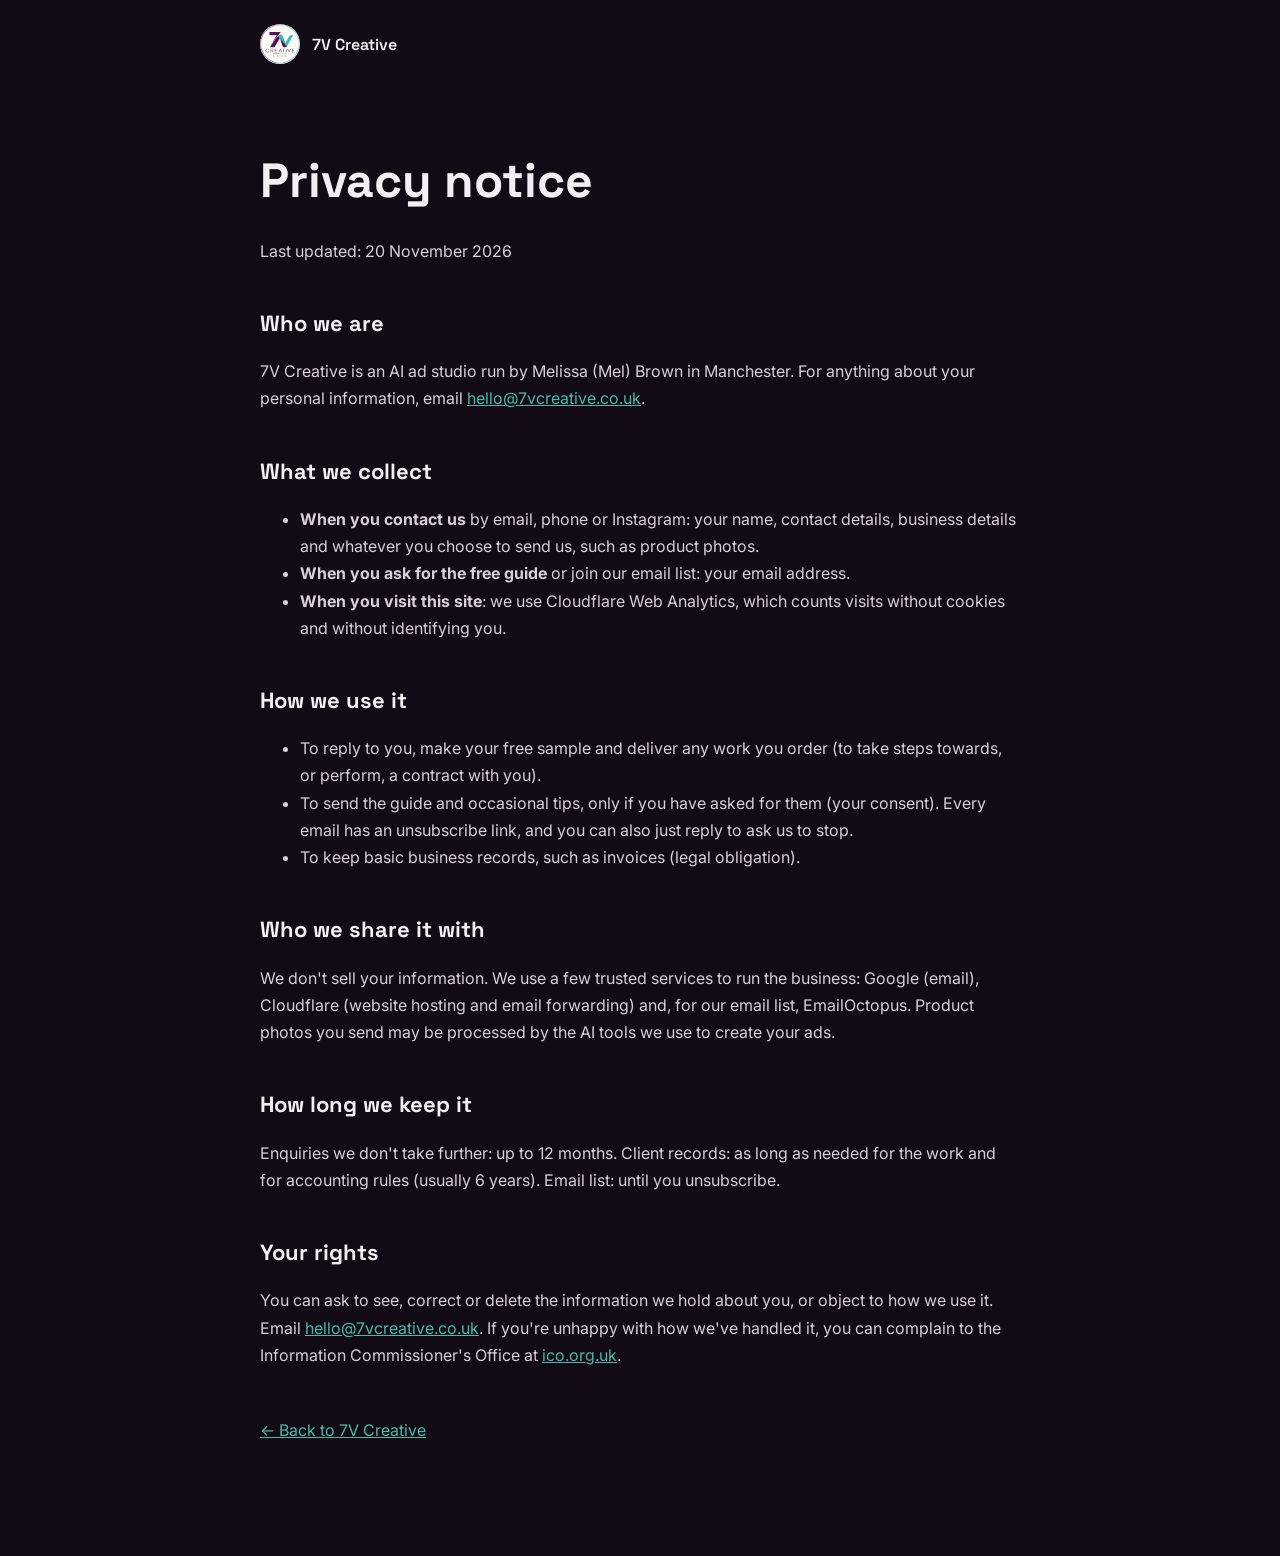
==== privacy.html @ 7454e586 "Launch 7V Creative one-page site Dark Studio design with portfolio videos, pricing (free sample, Sta" ====
<!doctype html>
<html lang="en-GB">
<head>
<meta charset="utf-8">
<meta name="viewport" content="width=device-width, initial-scale=1">
<title>Privacy notice | 7V Creative</title>
<meta name="description" content="How 7V Creative uses your personal information.">
<link rel="icon" type="image/png" href="assets/favicon.png">
<link rel="preconnect" href="https://fonts.googleapis.com">
<link rel="preconnect" href="https://fonts.gstatic.com" crossorigin>
<link href="https://fonts.googleapis.com/css2?family=Space+Grotesk:wght@600;700&amp;family=Inter:wght@400;500;600&amp;display=swap" rel="stylesheet">
<link rel="stylesheet" href="assets/site.css">
<style>
main{max-width:760px;margin:0 auto;padding:0 24px 96px;color:#f4eef5;font-family:Inter,system-ui,sans-serif;line-height:1.7}
h1,h2{font-family:'Space Grotesk',sans-serif}
h1{font-size:clamp(32px,5vw,48px);margin:48px 0 8px}
h2{font-size:22px;margin:40px 0 8px}
p,li{color:#d9cfdb}
header{max-width:760px;margin:0 auto;padding:24px}
header a{display:inline-flex;align-items:center;gap:12px;color:#f4eef5;text-decoration:none;font-family:'Space Grotesk',sans-serif;font-weight:600}
header img{width:40px;height:40px;border-radius:50%}
</style>
</head>
<body>
<header><a href="/"><img src="assets/logo.png" alt="">7V Creative</a></header>
<main>
<h1>Privacy notice</h1>
<p>Last updated: 20 November 2026</p>

<h2>Who we are</h2>
<p>7V Creative is an AI ad studio run by Melissa (Mel) Brown in Manchester. For anything about your personal information, email <a href="mailto:hello@7vcreative.co.uk">hello@7vcreative.co.uk</a>.</p>

<h2>What we collect</h2>
<ul>
<li><strong>When you contact us</strong> by email, phone or Instagram: your name, contact details, business details and whatever you choose to send us, such as product photos.</li>
<li><strong>When you ask for the free guide</strong> or join our email list: your email address.</li>
<li><strong>When you visit this site</strong>: we use Cloudflare Web Analytics, which counts visits without cookies and without identifying you.</li>
</ul>

<h2>How we use it</h2>
<ul>
<li>To reply to you, make your free sample and deliver any work you order (to take steps towards, or perform, a contract with you).</li>
<li>To send the guide and occasional tips, only if you have asked for them (your consent). Every email has an unsubscribe link, and you can also just reply to ask us to stop.</li>
<li>To keep basic business records, such as invoices (legal obligation).</li>
</ul>

<h2>Who we share it with</h2>
<p>We don't sell your information. We use a few trusted services to run the business: Google (email), Cloudflare (website hosting and email forwarding) and, for our email list, EmailOctopus. Product photos you send may be processed by the AI tools we use to create your ads.</p>

<h2>How long we keep it</h2>
<p>Enquiries we don't take further: up to 12 months. Client records: as long as needed for the work and for accounting rules (usually 6 years). Email list: until you unsubscribe.</p>

<h2>Your rights</h2>
<p>You can ask to see, correct or delete the information we hold about you, or object to how we use it. Email <a href="mailto:hello@7vcreative.co.uk">hello@7vcreative.co.uk</a>. If you're unhappy with how we've handled it, you can complain to the Information Commissioner's Office at <a href="https://ico.org.uk" rel="noopener">ico.org.uk</a>.</p>

<p style="margin-top:48px"><a href="/">← Back to 7V Creative</a></p>
</main>
</body>
</html>
---- assets/site.css ----
body{margin:0;background:#120a14}
a{color:#49baab}a:hover{color:#7fd6cb}
html{scroll-behavior:smooth}
img,video{max-width:100%}
@media (prefers-reduced-motion: reduce){html{scroll-behavior:auto}}
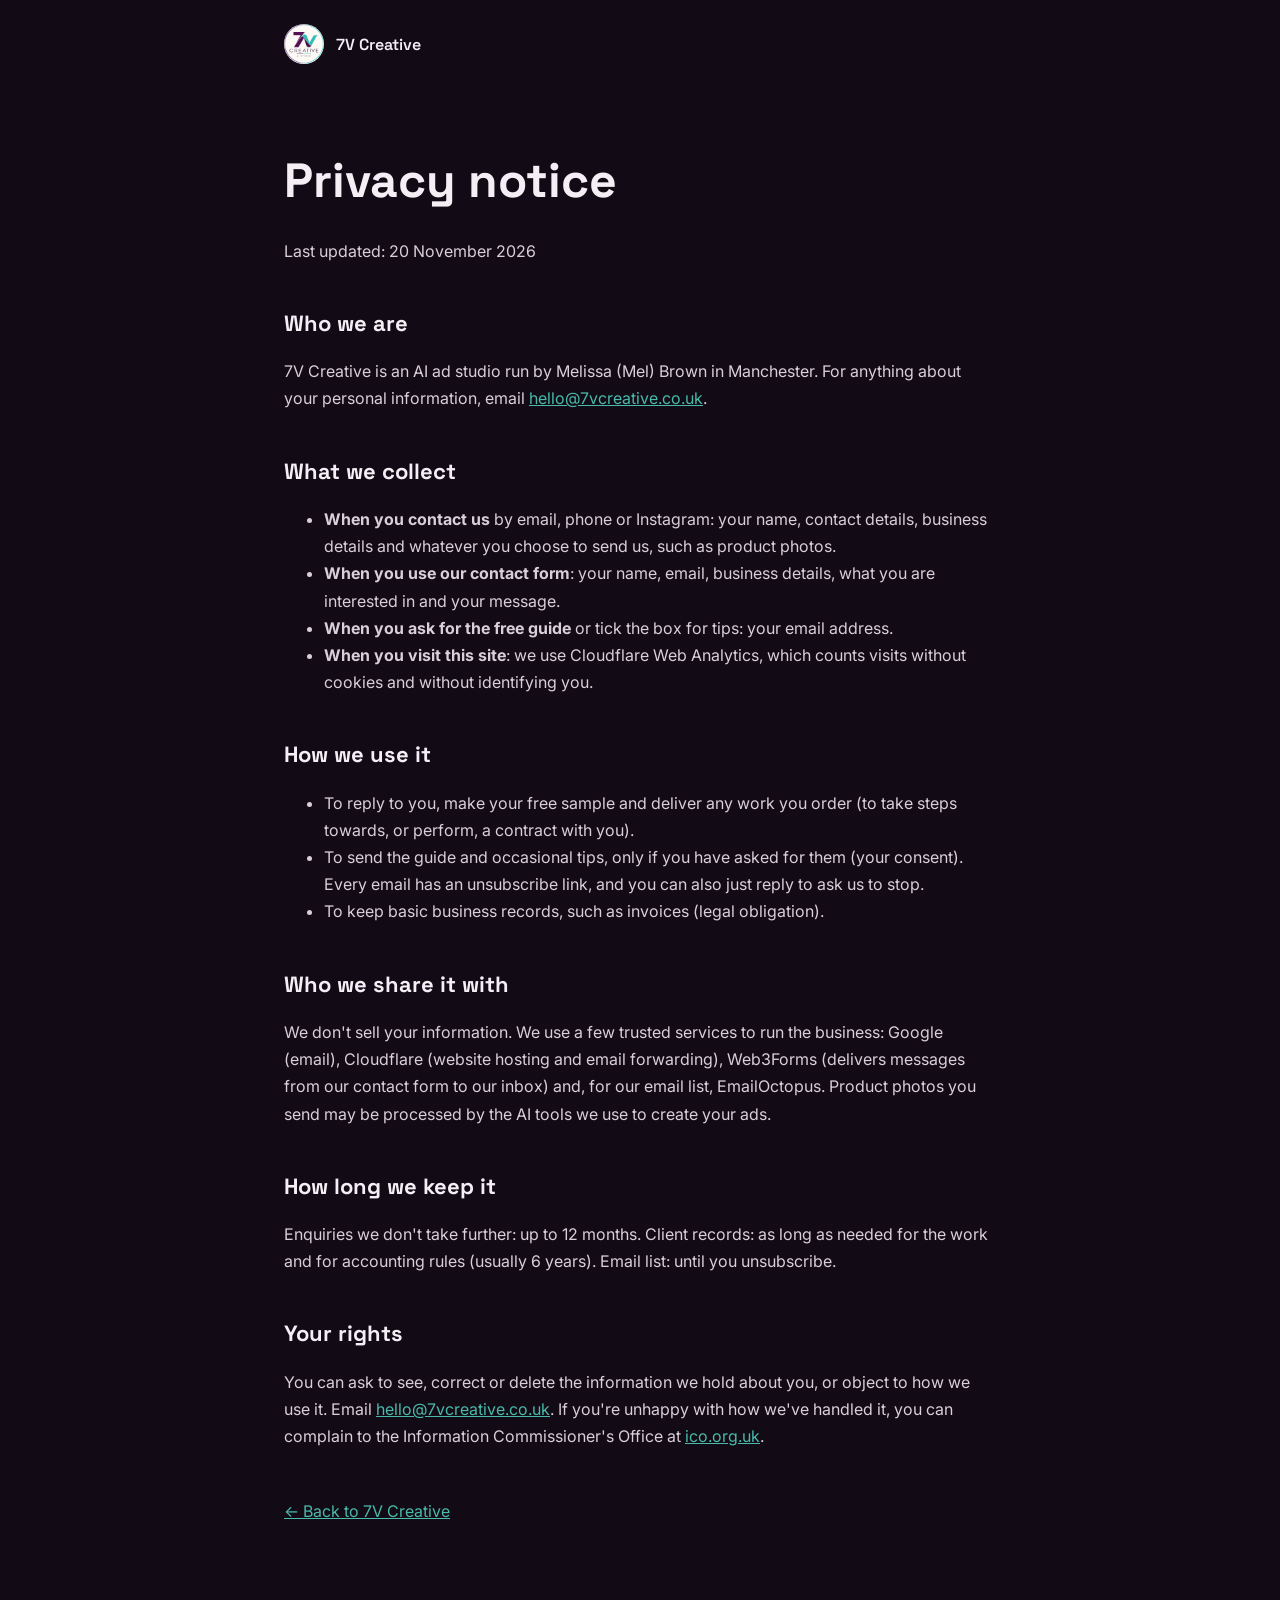
==== commit 58281ba8: "Bigger logo, video sound toggles, concepts carousel, enquiry form - Videos keep their audio; tap 'So" ====
--- a/privacy.html
+++ b/privacy.html
@@ -33,7 +33,8 @@
 <h2>What we collect</h2>
 <ul>
 <li><strong>When you contact us</strong> by email, phone or Instagram: your name, contact details, business details and whatever you choose to send us, such as product photos.</li>
-<li><strong>When you ask for the free guide</strong> or join our email list: your email address.</li>
+<li><strong>When you use our contact form</strong>: your name, email, business details, what you are interested in and your message.</li>
+<li><strong>When you ask for the free guide</strong> or tick the box for tips: your email address.</li>
 <li><strong>When you visit this site</strong>: we use Cloudflare Web Analytics, which counts visits without cookies and without identifying you.</li>
 </ul>
 
@@ -45,7 +46,7 @@
 </ul>
 
 <h2>Who we share it with</h2>
-<p>We don't sell your information. We use a few trusted services to run the business: Google (email), Cloudflare (website hosting and email forwarding) and, for our email list, EmailOctopus. Product photos you send may be processed by the AI tools we use to create your ads.</p>
+<p>We don't sell your information. We use a few trusted services to run the business: Google (email), Cloudflare (website hosting and email forwarding), Web3Forms (delivers messages from our contact form to our inbox) and, for our email list, EmailOctopus. Product photos you send may be processed by the AI tools we use to create your ads.</p>
 
 <h2>How long we keep it</h2>
 <p>Enquiries we don't take further: up to 12 months. Client records: as long as needed for the work and for accounting rules (usually 6 years). Email list: until you unsubscribe.</p>
--- a/assets/site.css
+++ b/assets/site.css
@@ -1,5 +1,129 @@
-body{margin:0;background:#120a14}
-a{color:#49baab}a:hover{color:#7fd6cb}
+:root{
+  --bg:#120a14; --panel:#1e1220; --line:#2a1e2d; --line2:#3a2640; --line3:#4a3550;
+  --text:#f4eef5; --muted:#b9a9bd; --soft:#d9cfdb;
+  --plum:#56255f; --plum-soft:#f0dff3; --teal:#49baab; --teal-light:#7fd6cb;
+  --head:'Space Grotesk',system-ui,sans-serif; --body:Inter,system-ui,sans-serif;
+}
+*{box-sizing:border-box}
 html{scroll-behavior:smooth}
-img,video{max-width:100%}
-@media (prefers-reduced-motion: reduce){html{scroll-behavior:auto}}
+@media (prefers-reduced-motion:reduce){html{scroll-behavior:auto}}
+body{margin:0;background:var(--bg);color:var(--text);font-family:var(--body)}
+img,video{max-width:100%;display:block}
+a{color:var(--teal)}a:hover{color:var(--teal-light)}
+.wrap{max-width:1240px;margin:0 auto;padding:0 24px}
+h1,h2,h3{font-family:var(--head)}
+.sr-only{position:absolute;width:1px;height:1px;overflow:hidden;clip:rect(0 0 0 0);white-space:nowrap}
+
+/* buttons */
+.btn{display:inline-block;border-radius:999px;font-weight:600;text-decoration:none;padding:14px 24px;font-size:15px;font-family:var(--body);border:0;cursor:pointer}
+.btn-teal{background:var(--teal);color:var(--bg)}.btn-teal:hover{background:var(--teal-light);color:var(--bg)}
+.btn-ghost{border:1px solid var(--line3);color:var(--text);background:transparent}.btn-ghost:hover{border-color:var(--teal);color:var(--text)}
+.btn-white{background:#fff;color:var(--plum)}.btn-white:hover{background:var(--plum-soft);color:var(--plum)}
+.btn-lg{padding:16px 28px;font-size:16px}
+
+/* header */
+.site-head{display:flex;flex-wrap:wrap;align-items:center;justify-content:space-between;gap:16px;padding:20px 0}
+.brand{display:flex;align-items:center;gap:14px;text-decoration:none;color:var(--text)}
+.brand img{width:76px;height:76px;border-radius:50%}
+.brand span{font-family:var(--head);font-weight:600;font-size:20px;letter-spacing:.02em}
+.site-head nav{display:flex;flex-wrap:wrap;align-items:center;gap:28px;font-size:15px}
+.site-head nav a:not(.btn){color:var(--soft);text-decoration:none}
+.site-head nav a:not(.btn):hover{color:var(--text)}
+
+/* hero */
+.hero{display:flex;flex-wrap:wrap;gap:56px;align-items:center;padding:72px 0 104px}
+.hero-copy{flex:1 1 520px;min-width:0}
+.eyebrow{margin:0 0 20px;font-size:13px;font-weight:600;letter-spacing:.18em;text-transform:uppercase;color:var(--teal)}
+.hero h1{margin:0;font-weight:700;font-size:clamp(44px,6vw,84px);line-height:1.02;letter-spacing:-.02em}
+.lede{margin:28px 0 0;font-size:19px;line-height:1.6;color:var(--muted);max-width:560px}
+.actions{display:flex;flex-wrap:wrap;gap:14px;margin-top:40px}
+.hero-media{flex:1 1 440px;min-width:0;display:grid;grid-template-columns:repeat(2,minmax(0,1fr));gap:16px}
+.hero-media .stack{display:flex;flex-direction:column;gap:16px}
+
+/* media tiles */
+.media{position:relative;border-radius:20px;overflow:hidden;background:var(--panel)}
+.media img,.media video{width:100%;height:100%;object-fit:cover}
+.r-916{aspect-ratio:9/16}.r-11{aspect-ratio:1/1}.grow{flex:1;min-height:200px}
+.sound{position:absolute;right:12px;bottom:12px;display:flex;align-items:center;gap:8px;min-height:44px;padding:0 14px;border:0;border-radius:999px;background:rgba(18,10,20,.72);color:#fff;font:600 13px var(--body);cursor:pointer;backdrop-filter:blur(6px)}
+.sound:hover{background:rgba(18,10,20,.9)}
+.sound svg{width:18px;height:18px}
+.sound .on{display:none}.sound[aria-pressed="true"] .on{display:block}.sound[aria-pressed="true"] .off{display:none}
+
+/* sectors */
+.sectors{display:flex;flex-wrap:wrap;gap:12px 32px;padding:24px 0;border-top:1px solid var(--line);border-bottom:1px solid var(--line);font-family:var(--head);font-size:18px;color:var(--muted)}
+
+/* sections */
+.section{padding:88px 0;border-top:1px solid var(--line)}
+.section.first{border-top:0}
+.section h2{margin:0;font-size:clamp(32px,4vw,52px);font-weight:700;letter-spacing:-.01em}
+.sec-head{display:flex;flex-wrap:wrap;justify-content:space-between;align-items:flex-end;gap:16px;margin-bottom:36px}
+.note{margin:0;color:var(--muted);font-size:15px}
+
+/* carousel */
+.car-controls{display:flex;gap:10px}
+.car-btn{width:48px;height:48px;border-radius:50%;border:1px solid var(--line3);background:transparent;color:var(--text);display:flex;align-items:center;justify-content:center;cursor:pointer}
+.car-btn:hover{border-color:var(--teal)}
+.car-btn:disabled{opacity:.35;cursor:default}
+.car-btn svg{width:20px;height:20px}
+.carousel{display:flex;gap:20px;overflow-x:auto;scroll-snap-type:x mandatory;scroll-behavior:smooth;padding:0 0 16px;margin:0;list-style:none;scrollbar-width:thin;scrollbar-color:var(--line3) transparent}
+.carousel li{flex:0 0 clamp(220px,24%,290px);scroll-snap-align:start}
+.carousel figure{margin:0}
+.carousel figcaption{margin-top:14px}
+.carousel figcaption strong{font-family:var(--head);font-size:18px}
+.carousel figcaption span{display:block;color:var(--muted);font-size:14px;margin-top:4px}
+@media (max-width:640px){.carousel li{flex-basis:68%}}
+
+/* how */
+.grid3{display:grid;grid-template-columns:repeat(auto-fit,minmax(260px,1fr));gap:20px}
+.card{background:var(--panel);border-radius:20px;padding:32px}
+.card .num{font-family:var(--head);font-size:40px;font-weight:700;color:var(--teal)}
+.card h3{margin:16px 0 8px;font-size:20px}
+.card p{margin:0;color:var(--muted);line-height:1.6}
+
+/* pricing */
+.plans{display:grid;grid-template-columns:repeat(auto-fit,minmax(280px,1fr));gap:20px}
+.plan{background:var(--panel);border:1px solid var(--line2);border-radius:24px;padding:36px;display:flex;flex-direction:column}
+.plan.free{border-color:var(--teal)}
+.plan.growth{background:var(--plum);border-color:var(--plum)}
+.plan .label{margin:0;font-size:13px;font-weight:600;letter-spacing:.16em;text-transform:uppercase;color:var(--muted)}
+.plan.free .label{color:var(--teal)}.plan.growth .label{color:var(--plum-soft)}
+.plan .price{margin:16px 0 0;font-family:var(--head);font-size:48px;font-weight:700}
+.plan .price small{font-size:20px;font-weight:500;color:var(--muted)}
+.plan.growth .price small,.plan.growth li{color:var(--plum-soft)}
+.plan ul{margin:20px 0 28px;padding:0 0 0 20px;color:var(--soft);line-height:1.9;flex:1}
+.plan .btn{align-self:flex-start}
+
+/* contact */
+.contact{display:flex;flex-wrap:wrap;gap:56px;align-items:flex-start}
+.about{flex:1 1 380px;min-width:0}
+.about img{width:200px;height:200px;border-radius:50%;object-fit:cover;border:3px solid var(--plum);margin-bottom:28px}
+.about h2{font-size:clamp(28px,3vw,40px)}
+.about p{margin:12px 0 24px;color:var(--muted);line-height:1.7}
+.about .direct{display:flex;flex-direction:column;gap:8px}
+.about .direct a{color:var(--text);text-decoration:none}
+.about .direct a:hover{color:var(--teal)}
+.form{flex:1 1 440px;min-width:0;background:var(--panel);border:1px solid var(--line2);border-radius:28px;padding:36px;display:grid;gap:16px}
+.form h3{margin:0;font-size:26px}
+.form p.sub{margin:-4px 0 4px;color:var(--muted);line-height:1.6}
+.field{display:grid;gap:6px}
+.field label{font-size:14px;font-weight:600;color:var(--soft)}
+.field input,.field select,.field textarea{width:100%;background:var(--bg);border:1px solid var(--line3);color:var(--text);border-radius:14px;padding:14px 16px;font:15px var(--body)}
+.field input:focus,.field select:focus,.field textarea:focus{outline:2px solid var(--teal);outline-offset:1px;border-color:var(--teal)}
+.field textarea{min-height:110px;resize:vertical}
+.check{display:flex;gap:10px;align-items:flex-start;font-size:14px;color:var(--muted);line-height:1.5}
+.check input{margin-top:3px;width:18px;height:18px;accent-color:var(--teal)}
+.form .small{margin:0;font-size:13px;color:var(--muted)}
+.status{margin:0;font-size:15px;line-height:1.5}
+.status.ok{color:var(--teal-light)}.status.err{color:#ffb4b4}
+.hp{display:none}
+
+/* guide */
+.guide{background:var(--panel);border:1px solid var(--line2);border-radius:28px;padding:48px;display:flex;flex-wrap:wrap;gap:32px;align-items:center;justify-content:space-between}
+.guide h2{font-size:clamp(28px,3vw,40px)}
+.guide p{margin:12px 0 0;color:var(--muted);line-height:1.6;max-width:560px}
+
+/* footer */
+.site-foot{display:flex;flex-wrap:wrap;justify-content:space-between;gap:16px;padding:32px 0 48px;border-top:1px solid var(--line);font-size:14px;color:var(--muted)}
+.site-foot a{color:var(--muted)}
+.site-foot span{display:flex;flex-wrap:wrap;gap:8px 20px}
+@media (max-width:640px){.brand img{width:60px;height:60px}.form,.guide{padding:28px}}
